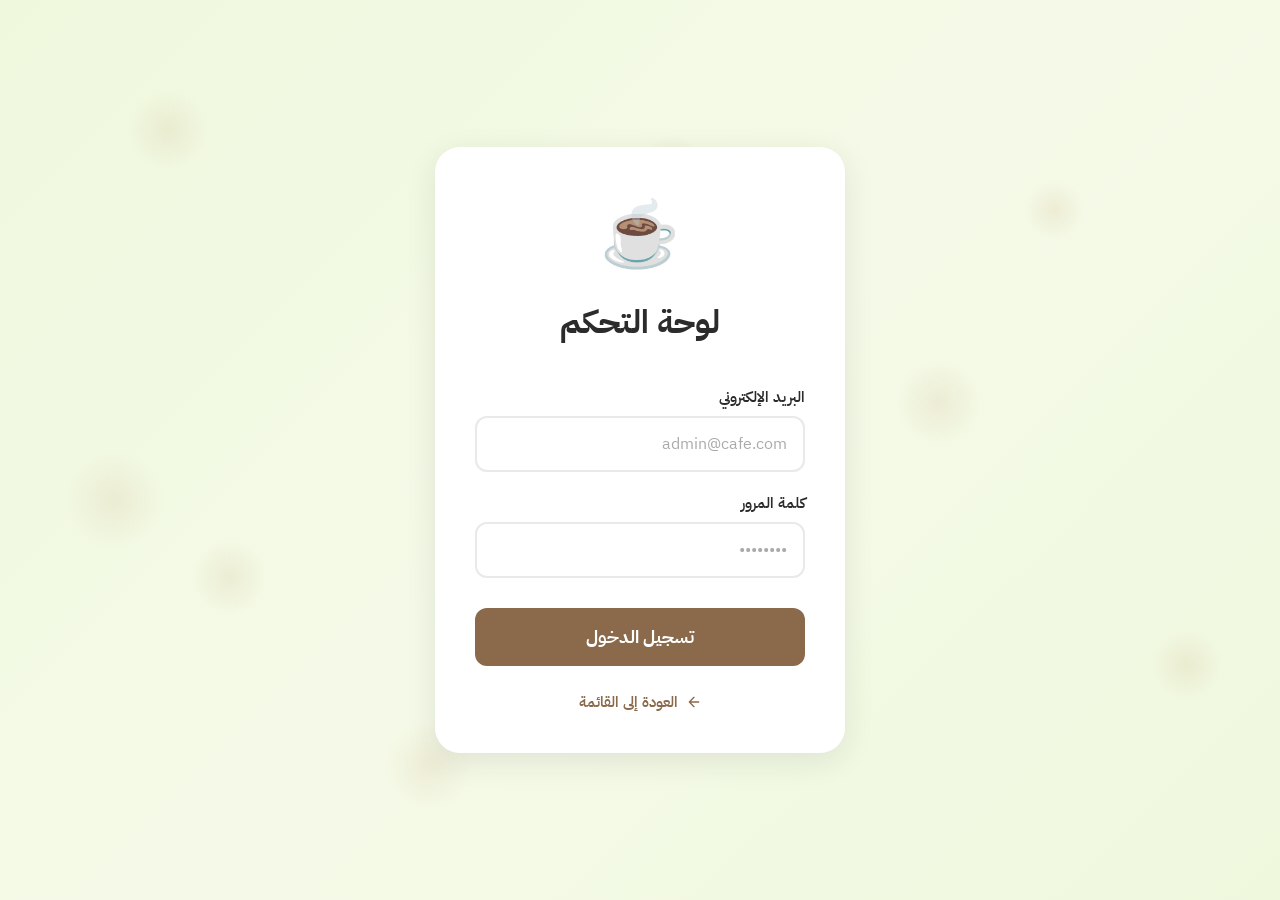
==== admin.html @ 60ab14a8 "Add complete Cafe Menu System with admin panel Features: - Customer-facing menu page with search and" ====
<!DOCTYPE html>
<html lang="ar" dir="rtl">
<head>
    <meta charset="UTF-8">
    <meta name="viewport" content="width=device-width, initial-scale=1.0">
    <title>لوحة التحكم - قائمة المقهى</title>

    <!-- Google Fonts - IBM Plex Sans Arabic -->
    <link rel="preconnect" href="https://fonts.googleapis.com">
    <link rel="preconnect" href="https://fonts.gstatic.com" crossorigin>
    <link href="https://fonts.googleapis.com/css2?family=IBM+Plex+Sans+Arabic:wght@300;400;600;700&display=swap" rel="stylesheet">

    <!-- Styles -->
    <link rel="stylesheet" href="css/admin.css">
</head>
<body>
    <!-- Sidebar -->
    <aside class="sidebar">
        <div class="sidebar-header">
            <span class="logo-icon">☕</span>
            <h2>لوحة التحكم</h2>
        </div>

        <nav class="sidebar-nav">
            <a href="#" class="nav-item active" data-section="dashboard">
                <svg xmlns="http://www.w3.org/2000/svg" width="20" height="20" viewBox="0 0 24 24" fill="none" stroke="currentColor" stroke-width="2" stroke-linecap="round" stroke-linejoin="round">
                    <rect x="3" y="3" width="7" height="7"></rect>
                    <rect x="14" y="3" width="7" height="7"></rect>
                    <rect x="14" y="14" width="7" height="7"></rect>
                    <rect x="3" y="14" width="7" height="7"></rect>
                </svg>
                <span>لوحة المعلومات</span>
            </a>

            <a href="#" class="nav-item" data-section="categories">
                <svg xmlns="http://www.w3.org/2000/svg" width="20" height="20" viewBox="0 0 24 24" fill="none" stroke="currentColor" stroke-width="2" stroke-linecap="round" stroke-linejoin="round">
                    <line x1="8" y1="6" x2="21" y2="6"></line>
                    <line x1="8" y1="12" x2="21" y2="12"></line>
                    <line x1="8" y1="18" x2="21" y2="18"></line>
                    <line x1="3" y1="6" x2="3.01" y2="6"></line>
                    <line x1="3" y1="12" x2="3.01" y2="12"></line>
                    <line x1="3" y1="18" x2="3.01" y2="18"></line>
                </svg>
                <span>إدارة الفئات</span>
            </a>

            <a href="#" class="nav-item" data-section="items">
                <svg xmlns="http://www.w3.org/2000/svg" width="20" height="20" viewBox="0 0 24 24" fill="none" stroke="currentColor" stroke-width="2" stroke-linecap="round" stroke-linejoin="round">
                    <circle cx="9" cy="21" r="1"></circle>
                    <circle cx="20" cy="21" r="1"></circle>
                    <path d="M1 1h4l2.68 13.39a2 2 0 0 0 2 1.61h9.72a2 2 0 0 0 2-1.61L23 6H6"></path>
                </svg>
                <span>إدارة الأصناف</span>
            </a>

            <a href="#" class="nav-item" data-section="settings">
                <svg xmlns="http://www.w3.org/2000/svg" width="20" height="20" viewBox="0 0 24 24" fill="none" stroke="currentColor" stroke-width="2" stroke-linecap="round" stroke-linejoin="round">
                    <circle cx="12" cy="12" r="3"></circle>
                    <path d="M12 1v6m0 6v6m-9-9h6m6 0h6"></path>
                </svg>
                <span>إعدادات المقهى</span>
            </a>

            <a href="#" class="nav-item" id="logout-btn">
                <svg xmlns="http://www.w3.org/2000/svg" width="20" height="20" viewBox="0 0 24 24" fill="none" stroke="currentColor" stroke-width="2" stroke-linecap="round" stroke-linejoin="round">
                    <path d="M9 21H5a2 2 0 0 1-2-2V5a2 2 0 0 1 2-2h4"></path>
                    <polyline points="16 17 21 12 16 7"></polyline>
                    <line x1="21" y1="12" x2="9" y2="12"></line>
                </svg>
                <span>تسجيل الخروج</span>
            </a>
        </nav>
    </aside>

    <!-- Main Content -->
    <main class="main-content">
        <!-- Dashboard Section -->
        <section id="section-dashboard" class="content-section active">
            <h1 class="section-title">لوحة المعلومات</h1>

            <!-- Statistics Cards -->
            <div class="stats-grid">
                <div class="stat-card">
                    <div class="stat-icon" style="background: #8A6A4B;">
                        <svg xmlns="http://www.w3.org/2000/svg" width="24" height="24" viewBox="0 0 24 24" fill="none" stroke="currentColor" stroke-width="2" stroke-linecap="round" stroke-linejoin="round">
                            <circle cx="9" cy="21" r="1"></circle>
                            <circle cx="20" cy="21" r="1"></circle>
                            <path d="M1 1h4l2.68 13.39a2 2 0 0 0 2 1.61h9.72a2 2 0 0 0 2-1.61L23 6H6"></path>
                        </svg>
                    </div>
                    <div class="stat-content">
                        <p class="stat-label">إجمالي الأصناف</p>
                        <h2 class="stat-value" id="stat-total-items">0</h2>
                    </div>
                </div>

                <div class="stat-card">
                    <div class="stat-icon" style="background: #C8A873;">
                        <svg xmlns="http://www.w3.org/2000/svg" width="24" height="24" viewBox="0 0 24 24" fill="none" stroke="currentColor" stroke-width="2" stroke-linecap="round" stroke-linejoin="round">
                            <line x1="8" y1="6" x2="21" y2="6"></line>
                            <line x1="8" y1="12" x2="21" y2="12"></line>
                            <line x1="8" y1="18" x2="21" y2="18"></line>
                            <line x1="3" y1="6" x2="3.01" y2="6"></line>
                            <line x1="3" y1="12" x2="3.01" y2="12"></line>
                            <line x1="3" y1="18" x2="3.01" y2="18"></line>
                        </svg>
                    </div>
                    <div class="stat-content">
                        <p class="stat-label">إجمالي الفئات</p>
                        <h2 class="stat-value" id="stat-total-categories">0</h2>
                    </div>
                </div>

                <div class="stat-card">
                    <div class="stat-icon" style="background: #8A6A4B;">
                        <svg xmlns="http://www.w3.org/2000/svg" width="24" height="24" viewBox="0 0 24 24" fill="none" stroke="currentColor" stroke-width="2" stroke-linecap="round" stroke-linejoin="round">
                            <line x1="12" y1="1" x2="12" y2="23"></line>
                            <path d="M17 5H9.5a3.5 3.5 0 0 0 0 7h5a3.5 3.5 0 0 1 0 7H6"></path>
                        </svg>
                    </div>
                    <div class="stat-content">
                        <p class="stat-label">متوسط السعر</p>
                        <h2 class="stat-value" id="stat-avg-price">0 ر.س</h2>
                    </div>
                </div>

                <div class="stat-card">
                    <div class="stat-icon" style="background: #C8A873;">
                        <svg xmlns="http://www.w3.org/2000/svg" width="24" height="24" viewBox="0 0 24 24" fill="none" stroke="currentColor" stroke-width="2" stroke-linecap="round" stroke-linejoin="round">
                            <path d="M12 2v20M17 5H9.5a3.5 3.5 0 0 0 0 7h5a3.5 3.5 0 0 1 0 7H6"></path>
                        </svg>
                    </div>
                    <div class="stat-content">
                        <p class="stat-label">أعلى سعر</p>
                        <h2 class="stat-value" id="stat-max-price">0 ر.س</h2>
                    </div>
                </div>
            </div>
        </section>

        <!-- Categories Section -->
        <section id="section-categories" class="content-section">
            <div class="section-header">
                <h1 class="section-title">إدارة الفئات</h1>
                <button class="btn-primary" id="add-category-btn">
                    <svg xmlns="http://www.w3.org/2000/svg" width="18" height="18" viewBox="0 0 24 24" fill="none" stroke="currentColor" stroke-width="2" stroke-linecap="round" stroke-linejoin="round">
                        <line x1="12" y1="5" x2="12" y2="19"></line>
                        <line x1="5" y1="12" x2="19" y2="12"></line>
                    </svg>
                    إضافة فئة جديدة
                </button>
            </div>

            <div class="table-container">
                <table class="data-table">
                    <thead>
                        <tr>
                            <th>الرمز</th>
                            <th>اسم الفئة</th>
                            <th>عدد الأصناف</th>
                            <th>ترتيب العرض</th>
                            <th>الإجراءات</th>
                        </tr>
                    </thead>
                    <tbody id="categories-table">
                        <tr>
                            <td colspan="5" class="loading-cell">جاري التحميل...</td>
                        </tr>
                    </tbody>
                </table>
            </div>
        </section>

        <!-- Items Section -->
        <section id="section-items" class="content-section">
            <div class="section-header">
                <h1 class="section-title">إدارة الأصناف</h1>
                <button class="btn-primary" id="add-item-btn">
                    <svg xmlns="http://www.w3.org/2000/svg" width="18" height="18" viewBox="0 0 24 24" fill="none" stroke="currentColor" stroke-width="2" stroke-linecap="round" stroke-linejoin="round">
                        <line x1="12" y1="5" x2="12" y2="19"></line>
                        <line x1="5" y1="12" x2="19" y2="12"></line>
                    </svg>
                    إضافة صنف جديد
                </button>
            </div>

            <!-- Filter by Category -->
            <div class="filter-container">
                <label for="filter-category">تصفية حسب الفئة:</label>
                <select id="filter-category" class="filter-select">
                    <option value="">الكل</option>
                </select>
            </div>

            <div class="table-container">
                <table class="data-table">
                    <thead>
                        <tr>
                            <th>الصورة</th>
                            <th>الاسم</th>
                            <th>الفئة</th>
                            <th>الوصف</th>
                            <th>السعر</th>
                            <th>الإجراءات</th>
                        </tr>
                    </thead>
                    <tbody id="items-table">
                        <tr>
                            <td colspan="6" class="loading-cell">جاري التحميل...</td>
                        </tr>
                    </tbody>
                </table>
            </div>
        </section>

        <!-- Settings Section -->
        <section id="section-settings" class="content-section">
            <h1 class="section-title">إعدادات المقهى</h1>

            <div class="settings-container">
                <form id="settings-form" class="settings-form">
                    <div class="form-group">
                        <label for="cafe-name">اسم المقهى</label>
                        <input type="text" id="cafe-name" name="cafe_name" required>
                    </div>

                    <div class="form-group">
                        <label for="logo-url">رابط الشعار</label>
                        <input type="url" id="logo-url" name="logo_url" placeholder="https://example.com/logo.png">
                        <small>اترك فارغاً لاستخدام الشعار الافتراضي</small>
                    </div>

                    <div class="form-group">
                        <label for="whatsapp">رقم الواتساب</label>
                        <input type="text" id="whatsapp" name="whatsapp" placeholder="+966500000000">
                    </div>

                    <div class="form-group">
                        <label for="instagram">حساب الإنستقرام</label>
                        <input type="text" id="instagram" name="instagram" placeholder="@cafe_example">
                    </div>

                    <button type="submit" class="btn-primary">حفظ التغييرات</button>
                </form>
            </div>
        </section>
    </main>

    <!-- Category Modal -->
    <div id="category-modal" class="modal">
        <div class="modal-content">
            <div class="modal-header">
                <h2 id="category-modal-title">إضافة فئة جديدة</h2>
                <button class="modal-close">&times;</button>
            </div>

            <form id="category-form">
                <input type="hidden" id="category-id" name="id">

                <div class="form-group">
                    <label for="category-name">اسم الفئة *</label>
                    <input type="text" id="category-name" name="name" required>
                </div>

                <div class="form-group">
                    <label for="category-icon">الرمز *</label>
                    <input type="text" id="category-icon" name="icon" placeholder="🍽️" required>
                    <small>أدخل إيموجي واحد</small>
                </div>

                <div class="form-group">
                    <label for="category-order">ترتيب العرض</label>
                    <input type="number" id="category-order" name="display_order" value="0" min="0">
                    <small>0 = تلقائي</small>
                </div>

                <div class="modal-actions">
                    <button type="button" class="btn-secondary modal-cancel">إلغاء</button>
                    <button type="submit" class="btn-primary">حفظ</button>
                </div>
            </form>
        </div>
    </div>

    <!-- Item Modal -->
    <div id="item-modal" class="modal">
        <div class="modal-content">
            <div class="modal-header">
                <h2 id="item-modal-title">إضافة صنف جديد</h2>
                <button class="modal-close">&times;</button>
            </div>

            <form id="item-form">
                <input type="hidden" id="item-id" name="id">

                <div class="form-group">
                    <label for="item-category">الفئة *</label>
                    <select id="item-category" name="category_id" required>
                        <option value="">اختر الفئة</option>
                    </select>
                </div>

                <div class="form-group">
                    <label for="item-name">اسم الصنف *</label>
                    <input type="text" id="item-name" name="name" required>
                </div>

                <div class="form-group">
                    <label for="item-description">الوصف</label>
                    <textarea id="item-description" name="description" rows="3"></textarea>
                </div>

                <div class="form-group">
                    <label for="item-price">السعر (ر.س) *</label>
                    <input type="number" id="item-price" name="price" step="0.01" min="0" required>
                </div>

                <div class="form-group">
                    <label for="item-image">رابط الصورة</label>
                    <input type="url" id="item-image" name="image_url" placeholder="https://example.com/image.jpg">
                    <small>اترك فارغاً لاستخدام الرمز الافتراضي</small>
                </div>

                <div class="modal-actions">
                    <button type="button" class="btn-secondary modal-cancel">إلغاء</button>
                    <button type="submit" class="btn-primary">حفظ</button>
                </div>
            </form>
        </div>
    </div>

    <!-- Delete Confirmation Modal -->
    <div id="delete-modal" class="modal">
        <div class="modal-content modal-small">
            <div class="modal-header">
                <h2 id="delete-modal-title">تأكيد الحذف</h2>
                <button class="modal-close">&times;</button>
            </div>

            <div class="modal-body">
                <p id="delete-modal-message">هل أنت متأكد من حذف هذا العنصر؟</p>
            </div>

            <div class="modal-actions">
                <button type="button" class="btn-secondary modal-cancel">إلغاء</button>
                <button type="button" class="btn-danger" id="confirm-delete-btn">حذف</button>
            </div>
        </div>
    </div>

    <!-- Scripts -->
    <script src="js/admin-categories.js"></script>
    <script src="js/admin-items.js"></script>
    <script src="js/admin-settings.js"></script>
</body>
</html>
---- css/admin.css ----
/* Cafe Menu System - Admin Dashboard Styles */

/* Root Variables - Color Palette */
:root {
    --bg-cream: #EFF8DD;
    --text-primary: #2B2B2B;
    --accent-mocha: #8A6A4B;
    --accent-gold: #C8A873;
    --white: #ffffff;
    --error-red: #d32f2f;
    --success-green: #388e3c;
    --shadow: rgba(43, 43, 43, 0.1);
}

/* Reset & Base Styles */
* {
    margin: 0;
    padding: 0;
    box-sizing: border-box;
}

body {
    font-family: 'IBM Plex Sans Arabic', sans-serif;
    background: linear-gradient(135deg, #EFF8DD 0%, #F5FAE8 50%, #EFF8DD 100%);
    color: var(--text-primary);
    min-height: 100vh;
    direction: rtl;
    overflow-x: hidden;
    display: flex;
}

/* Sidebar */
.sidebar {
    width: 280px;
    background: var(--white);
    height: 100vh;
    position: fixed;
    right: 0;
    top: 0;
    box-shadow: -4px 0 15px var(--shadow);
    display: flex;
    flex-direction: column;
    z-index: 100;
}

.sidebar-header {
    padding: 30px 20px;
    text-align: center;
    border-bottom: 2px solid var(--bg-cream);
}

.logo-icon {
    font-size: 3rem;
    display: block;
    margin-bottom: 10px;
}

.sidebar-header h2 {
    font-size: 1.5rem;
    font-weight: 700;
    color: var(--text-primary);
}

.sidebar-nav {
    flex: 1;
    padding: 20px 0;
    overflow-y: auto;
}

.nav-item {
    display: flex;
    align-items: center;
    gap: 12px;
    padding: 16px 25px;
    color: var(--text-primary);
    text-decoration: none;
    transition: all 0.3s ease;
    font-weight: 600;
    border-right: 3px solid transparent;
}

.nav-item:hover {
    background: var(--bg-cream);
    border-right-color: var(--accent-gold);
}

.nav-item.active {
    background: var(--accent-gold);
    color: var(--white);
    border-right-color: var(--accent-mocha);
}

.nav-item svg {
    flex-shrink: 0;
}

/* Main Content */
.main-content {
    margin-right: 280px;
    padding: 40px;
    width: calc(100% - 280px);
    min-height: 100vh;
}

/* Content Sections */
.content-section {
    display: none;
}

.content-section.active {
    display: block;
    animation: fadeIn 0.3s ease;
}

@keyframes fadeIn {
    from { opacity: 0; transform: translateY(10px); }
    to { opacity: 1; transform: translateY(0); }
}

/* Section Header */
.section-header {
    display: flex;
    justify-content: space-between;
    align-items: center;
    margin-bottom: 30px;
    flex-wrap: wrap;
    gap: 15px;
}

.section-title {
    font-size: 2rem;
    font-weight: 700;
    color: var(--text-primary);
}

/* Buttons */
.btn-primary {
    display: inline-flex;
    align-items: center;
    gap: 8px;
    padding: 12px 24px;
    border: none;
    border-radius: 12px;
    background: var(--accent-mocha);
    color: var(--white);
    font-family: 'IBM Plex Sans Arabic', sans-serif;
    font-size: 1rem;
    font-weight: 600;
    cursor: pointer;
    transition: all 0.3s ease;
}

.btn-primary:hover {
    background: var(--accent-gold);
    transform: translateY(-2px);
    box-shadow: 0 6px 20px rgba(138, 106, 75, 0.3);
}

.btn-secondary {
    display: inline-flex;
    align-items: center;
    gap: 8px;
    padding: 12px 24px;
    border: 2px solid var(--accent-mocha);
    border-radius: 12px;
    background: transparent;
    color: var(--accent-mocha);
    font-family: 'IBM Plex Sans Arabic', sans-serif;
    font-size: 1rem;
    font-weight: 600;
    cursor: pointer;
    transition: all 0.3s ease;
}

.btn-secondary:hover {
    background: var(--accent-mocha);
    color: var(--white);
}

.btn-danger {
    display: inline-flex;
    align-items: center;
    gap: 8px;
    padding: 12px 24px;
    border: none;
    border-radius: 12px;
    background: var(--error-red);
    color: var(--white);
    font-family: 'IBM Plex Sans Arabic', sans-serif;
    font-size: 1rem;
    font-weight: 600;
    cursor: pointer;
    transition: all 0.3s ease;
}

.btn-danger:hover {
    background: #b71c1c;
    transform: translateY(-2px);
    box-shadow: 0 6px 20px rgba(211, 47, 47, 0.3);
}

.btn-icon {
    padding: 8px;
    border: none;
    background: transparent;
    color: var(--accent-mocha);
    cursor: pointer;
    transition: all 0.3s ease;
    border-radius: 8px;
}

.btn-icon:hover {
    background: var(--bg-cream);
    color: var(--accent-gold);
}

.btn-icon.danger:hover {
    color: var(--error-red);
}

/* Statistics Grid */
.stats-grid {
    display: grid;
    grid-template-columns: repeat(auto-fit, minmax(250px, 1fr));
    gap: 25px;
    margin-bottom: 40px;
}

.stat-card {
    background: var(--white);
    border-radius: 16px;
    padding: 25px;
    display: flex;
    align-items: center;
    gap: 20px;
    box-shadow: 0 4px 15px var(--shadow);
    transition: all 0.3s ease;
}

.stat-card:hover {
    transform: translateY(-4px);
    box-shadow: 0 8px 25px rgba(138, 106, 75, 0.2);
}

.stat-icon {
    width: 60px;
    height: 60px;
    border-radius: 12px;
    display: flex;
    align-items: center;
    justify-content: center;
    color: var(--white);
    flex-shrink: 0;
}

.stat-content {
    flex: 1;
}

.stat-label {
    font-size: 0.9rem;
    color: rgba(43, 43, 43, 0.6);
    margin-bottom: 5px;
}

.stat-value {
    font-size: 2rem;
    font-weight: 700;
    color: var(--text-primary);
}

/* Tables */
.table-container {
    background: var(--white);
    border-radius: 16px;
    padding: 25px;
    box-shadow: 0 4px 15px var(--shadow);
    overflow-x: auto;
}

.data-table {
    width: 100%;
    border-collapse: collapse;
}

.data-table thead {
    background: var(--bg-cream);
}

.data-table th {
    padding: 16px;
    text-align: right;
    font-weight: 700;
    color: var(--text-primary);
    border-bottom: 2px solid var(--accent-gold);
}

.data-table td {
    padding: 16px;
    border-bottom: 1px solid rgba(43, 43, 43, 0.1);
}

.data-table tbody tr {
    transition: background 0.2s ease;
}

.data-table tbody tr:hover {
    background: var(--bg-cream);
}

.loading-cell {
    text-align: center;
    padding: 40px !important;
    color: var(--accent-mocha);
}

/* Table Actions */
.table-actions {
    display: flex;
    gap: 8px;
}

/* Item Thumbnail */
.item-thumb {
    width: 50px;
    height: 50px;
    border-radius: 8px;
    object-fit: cover;
    background: var(--bg-cream);
}

.item-thumb-placeholder {
    width: 50px;
    height: 50px;
    border-radius: 8px;
    display: flex;
    align-items: center;
    justify-content: center;
    background: linear-gradient(135deg, var(--bg-cream) 0%, var(--accent-gold) 100%);
    font-size: 1.5rem;
}

/* Filter Container */
.filter-container {
    margin-bottom: 25px;
    display: flex;
    align-items: center;
    gap: 15px;
}

.filter-container label {
    font-weight: 600;
    color: var(--text-primary);
}

.filter-select {
    padding: 10px 16px;
    border: 2px solid rgba(43, 43, 43, 0.1);
    border-radius: 12px;
    background: var(--white);
    font-family: 'IBM Plex Sans Arabic', sans-serif;
    font-size: 1rem;
    color: var(--text-primary);
    cursor: pointer;
    transition: all 0.3s ease;
    min-width: 200px;
}

.filter-select:focus {
    outline: none;
    border-color: var(--accent-gold);
}

/* Settings Form */
.settings-container {
    max-width: 800px;
}

.settings-form {
    background: var(--white);
    border-radius: 16px;
    padding: 30px;
    box-shadow: 0 4px 15px var(--shadow);
}

.form-group {
    margin-bottom: 25px;
}

.form-group label {
    display: block;
    font-weight: 600;
    color: var(--text-primary);
    margin-bottom: 8px;
}

.form-group input,
.form-group textarea,
.form-group select {
    width: 100%;
    padding: 12px 16px;
    border: 2px solid rgba(43, 43, 43, 0.1);
    border-radius: 12px;
    background: var(--white);
    font-family: 'IBM Plex Sans Arabic', sans-serif;
    font-size: 1rem;
    color: var(--text-primary);
    transition: all 0.3s ease;
}

.form-group input:focus,
.form-group textarea:focus,
.form-group select:focus {
    outline: none;
    border-color: var(--accent-gold);
    box-shadow: 0 0 0 3px rgba(200, 168, 115, 0.1);
}

.form-group textarea {
    resize: vertical;
    min-height: 80px;
}

.form-group small {
    display: block;
    margin-top: 6px;
    font-size: 0.85rem;
    color: rgba(43, 43, 43, 0.6);
}

/* Modal */
.modal {
    display: none;
    position: fixed;
    top: 0;
    left: 0;
    width: 100%;
    height: 100%;
    background: rgba(43, 43, 43, 0.7);
    backdrop-filter: blur(4px);
    z-index: 1000;
    align-items: center;
    justify-content: center;
    padding: 20px;
}

.modal.active {
    display: flex;
    animation: fadeIn 0.3s ease;
}

.modal-content {
    background: var(--white);
    border-radius: 20px;
    max-width: 600px;
    width: 100%;
    max-height: 90vh;
    overflow-y: auto;
    box-shadow: 0 8px 40px rgba(43, 43, 43, 0.3);
    animation: slideUp 0.3s ease;
}

.modal-small {
    max-width: 450px;
}

@keyframes slideUp {
    from { opacity: 0; transform: translateY(30px); }
    to { opacity: 1; transform: translateY(0); }
}

.modal-header {
    display: flex;
    justify-content: space-between;
    align-items: center;
    padding: 25px 30px;
    border-bottom: 2px solid var(--bg-cream);
}

.modal-header h2 {
    font-size: 1.5rem;
    font-weight: 700;
    color: var(--text-primary);
}

.modal-close {
    width: 35px;
    height: 35px;
    border: none;
    background: var(--bg-cream);
    color: var(--text-primary);
    font-size: 1.5rem;
    border-radius: 8px;
    cursor: pointer;
    transition: all 0.3s ease;
    display: flex;
    align-items: center;
    justify-content: center;
}

.modal-close:hover {
    background: var(--accent-gold);
    color: var(--white);
}

.modal-body {
    padding: 30px;
}

.modal-body p {
    line-height: 1.6;
    color: var(--text-primary);
}

.modal form {
    padding: 30px;
}

.modal-actions {
    display: flex;
    justify-content: flex-end;
    gap: 12px;
    padding: 0 30px 30px;
}

/* Mobile Responsive */
@media (max-width: 1024px) {
    .sidebar {
        transform: translateX(100%);
        transition: transform 0.3s ease;
    }

    .sidebar.active {
        transform: translateX(0);
    }

    .main-content {
        margin-right: 0;
        width: 100%;
        padding: 20px;
    }

    .section-title {
        font-size: 1.5rem;
    }

    .stats-grid {
        grid-template-columns: 1fr;
    }

    .table-container {
        padding: 15px;
    }

    .data-table th,
    .data-table td {
        padding: 12px 8px;
        font-size: 0.9rem;
    }
}

@media (max-width: 640px) {
    .main-content {
        padding: 15px;
    }

    .section-header {
        flex-direction: column;
        align-items: flex-start;
    }

    .btn-primary,
    .btn-secondary,
    .btn-danger {
        width: 100%;
        justify-content: center;
    }

    .modal-content {
        margin: 10px;
    }

    .modal-header,
    .modal form,
    .modal-body {
        padding: 20px;
    }

    .filter-container {
        flex-direction: column;
        align-items: flex-start;
    }

    .filter-select {
        width: 100%;
    }
}
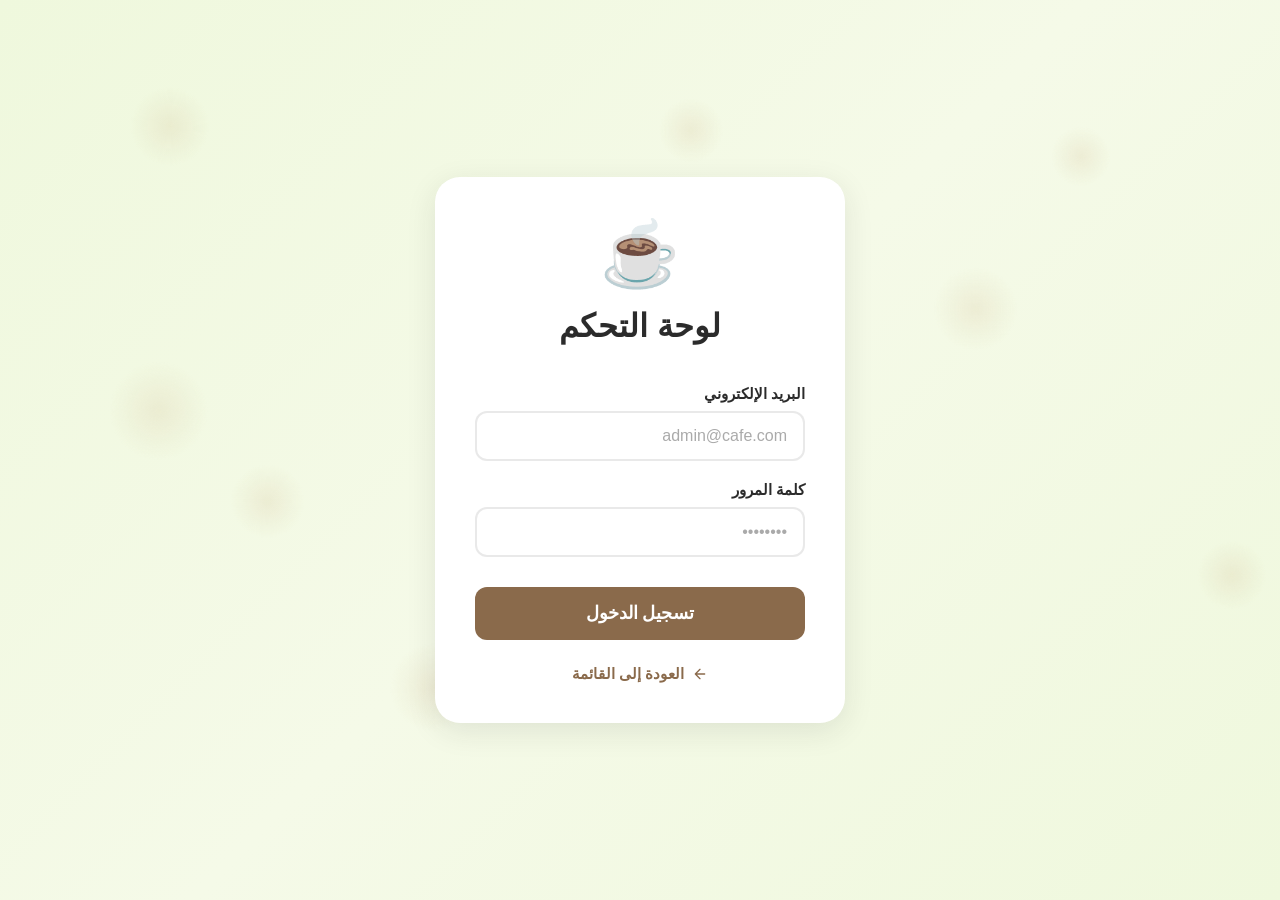
==== commit 2355bbbb: "Implement UI/UX improvements and file upload feature Changes: - Category buttons: Changed to flexbox" ====
--- a/admin.html
+++ b/admin.html
@@ -155,7 +155,6 @@
                 <table class="data-table">
                     <thead>
                         <tr>
-                            <th>الرمز</th>
                             <th>اسم الفئة</th>
                             <th>عدد الأصناف</th>
                             <th>ترتيب العرض</th>
@@ -164,7 +163,7 @@
                     </thead>
                     <tbody id="categories-table">
                         <tr>
-                            <td colspan="5" class="loading-cell">جاري التحميل...</td>
+                            <td colspan="4" class="loading-cell">جاري التحميل...</td>
                         </tr>
                     </tbody>
                 </table>
@@ -230,16 +229,6 @@
                         <small>اترك فارغاً لاستخدام الشعار الافتراضي</small>
                     </div>
 
-                    <div class="form-group">
-                        <label for="whatsapp">رقم الواتساب</label>
-                        <input type="text" id="whatsapp" name="whatsapp" placeholder="+966500000000">
-                    </div>
-
-                    <div class="form-group">
-                        <label for="instagram">حساب الإنستقرام</label>
-                        <input type="text" id="instagram" name="instagram" placeholder="@cafe_example">
-                    </div>
-
                     <button type="submit" class="btn-primary">حفظ التغييرات</button>
                 </form>
             </div>
@@ -263,12 +252,6 @@
                 </div>
 
                 <div class="form-group">
-                    <label for="category-icon">الرمز *</label>
-                    <input type="text" id="category-icon" name="icon" placeholder="🍽️" required>
-                    <small>أدخل إيموجي واحد</small>
-                </div>
-
-                <div class="form-group">
                     <label for="category-order">ترتيب العرض</label>
                     <input type="number" id="category-order" name="display_order" value="0" min="0">
                     <small>0 = تلقائي</small>
@@ -316,9 +299,12 @@
                 </div>
 
                 <div class="form-group">
-                    <label for="item-image">رابط الصورة</label>
-                    <input type="url" id="item-image" name="image_url" placeholder="https://example.com/image.jpg">
+                    <label for="item-image">صورة الصنف</label>
+                    <input type="file" id="item-image" name="image" accept="image/*">
                     <small>اترك فارغاً لاستخدام الرمز الافتراضي</small>
+                    <div id="image-preview" style="margin-top: 10px; display: none;">
+                        <img id="preview-img" src="" alt="معاينة" style="max-width: 200px; max-height: 200px; border-radius: 12px;">
+                    </div>
                 </div>
 
                 <div class="modal-actions">
--- a/css/admin.css
+++ b/css/admin.css
@@ -414,6 +414,20 @@
     outline: none;
     border-color: var(--accent-gold);
     box-shadow: 0 0 0 3px rgba(200, 168, 115, 0.1);
+}
+
+/* Ensure select options use the correct font */
+.form-group select option {
+    font-family: 'IBM Plex Sans Arabic', sans-serif;
+    font-size: 1rem;
+    padding: 8px;
+}
+
+/* Specific styling for filter dropdown */
+.filter-select option {
+    font-family: 'IBM Plex Sans Arabic', sans-serif;
+    font-size: 1rem;
+    padding: 8px;
 }
 
 .form-group textarea {
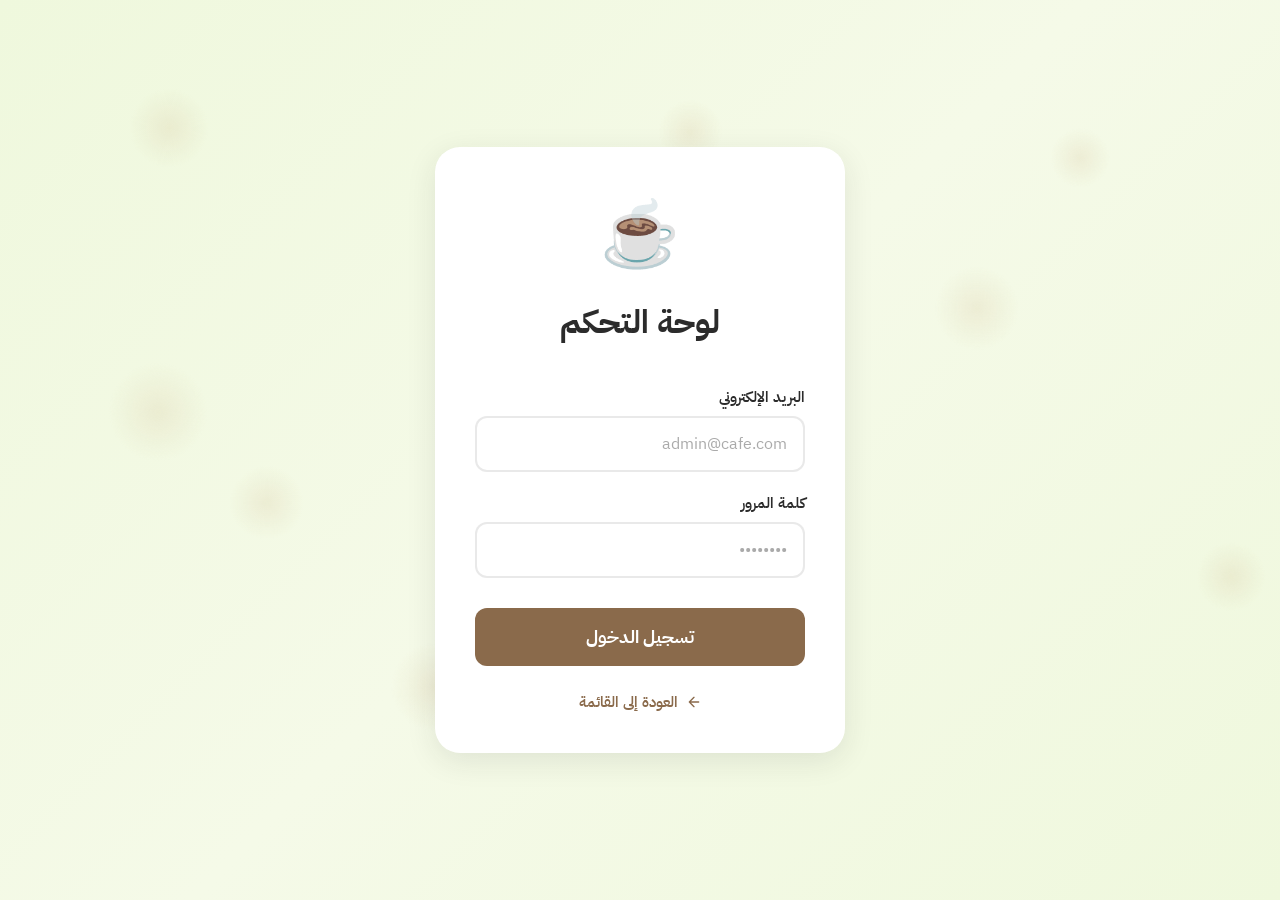
==== commit b29ddfb5: "Add mobile bottom navbar for admin panel Changes: - Added mobile bottom navbar (like mobile app navb" ====
--- a/admin.html
+++ b/admin.html
@@ -334,6 +334,57 @@
         </div>
     </div>
 
+    <!-- Mobile Bottom Navbar -->
+    <nav class="mobile-navbar">
+        <a href="#" class="mobile-nav-item active" data-section="dashboard">
+            <svg xmlns="http://www.w3.org/2000/svg" viewBox="0 0 24 24" fill="none" stroke="currentColor" stroke-width="2" stroke-linecap="round" stroke-linejoin="round">
+                <rect x="3" y="3" width="7" height="7"></rect>
+                <rect x="14" y="3" width="7" height="7"></rect>
+                <rect x="14" y="14" width="7" height="7"></rect>
+                <rect x="3" y="14" width="7" height="7"></rect>
+            </svg>
+            <span>الرئيسية</span>
+        </a>
+
+        <a href="#" class="mobile-nav-item" data-section="categories">
+            <svg xmlns="http://www.w3.org/2000/svg" viewBox="0 0 24 24" fill="none" stroke="currentColor" stroke-width="2" stroke-linecap="round" stroke-linejoin="round">
+                <line x1="8" y1="6" x2="21" y2="6"></line>
+                <line x1="8" y1="12" x2="21" y2="12"></line>
+                <line x1="8" y1="18" x2="21" y2="18"></line>
+                <line x1="3" y1="6" x2="3.01" y2="6"></line>
+                <line x1="3" y1="12" x2="3.01" y2="12"></line>
+                <line x1="3" y1="18" x2="3.01" y2="18"></line>
+            </svg>
+            <span>الفئات</span>
+        </a>
+
+        <a href="#" class="mobile-nav-item" data-section="items">
+            <svg xmlns="http://www.w3.org/2000/svg" viewBox="0 0 24 24" fill="none" stroke="currentColor" stroke-width="2" stroke-linecap="round" stroke-linejoin="round">
+                <circle cx="9" cy="21" r="1"></circle>
+                <circle cx="20" cy="21" r="1"></circle>
+                <path d="M1 1h4l2.68 13.39a2 2 0 0 0 2 1.61h9.72a2 2 0 0 0 2-1.61L23 6H6"></path>
+            </svg>
+            <span>الأصناف</span>
+        </a>
+
+        <a href="#" class="mobile-nav-item" data-section="settings">
+            <svg xmlns="http://www.w3.org/2000/svg" viewBox="0 0 24 24" fill="none" stroke="currentColor" stroke-width="2" stroke-linecap="round" stroke-linejoin="round">
+                <circle cx="12" cy="12" r="3"></circle>
+                <path d="M12 1v6m0 6v6m-9-9h6m6 0h6"></path>
+            </svg>
+            <span>الإعدادات</span>
+        </a>
+
+        <a href="#" class="mobile-nav-item" id="mobile-logout-btn">
+            <svg xmlns="http://www.w3.org/2000/svg" viewBox="0 0 24 24" fill="none" stroke="currentColor" stroke-width="2" stroke-linecap="round" stroke-linejoin="round">
+                <path d="M9 21H5a2 2 0 0 1-2-2V5a2 2 0 0 1 2-2h4"></path>
+                <polyline points="16 17 21 12 16 7"></polyline>
+                <line x1="21" y1="12" x2="9" y2="12"></line>
+            </svg>
+            <span>خروج</span>
+        </a>
+    </nav>
+
     <!-- Scripts -->
     <script src="js/admin-categories.js"></script>
     <script src="js/admin-items.js"></script>
--- a/css/admin.css
+++ b/css/admin.css
@@ -540,18 +540,13 @@
 /* Mobile Responsive */
 @media (max-width: 1024px) {
     .sidebar {
-        transform: translateX(100%);
-        transition: transform 0.3s ease;
-    }
-
-    .sidebar.active {
-        transform: translateX(0);
+        display: none;
     }
 
     .main-content {
         margin-right: 0;
         width: 100%;
-        padding: 20px;
+        padding: 20px 20px 100px 20px; /* Extra bottom padding for mobile navbar */
     }
 
     .section-title {
@@ -575,7 +570,7 @@
 
 @media (max-width: 640px) {
     .main-content {
-        padding: 15px;
+        padding: 15px 15px 100px 15px;
     }
 
     .section-header {
@@ -609,3 +604,58 @@
         width: 100%;
     }
 }
+
+/* Mobile Bottom Navbar */
+.mobile-navbar {
+    display: none;
+    position: fixed;
+    bottom: 0;
+    left: 0;
+    right: 0;
+    background: var(--white);
+    box-shadow: 0 -4px 15px var(--shadow);
+    padding: 8px 0;
+    z-index: 1000;
+}
+
+@media (max-width: 1024px) {
+    .mobile-navbar {
+        display: flex;
+        justify-content: space-around;
+        align-items: center;
+    }
+}
+
+.mobile-nav-item {
+    display: flex;
+    flex-direction: column;
+    align-items: center;
+    justify-content: center;
+    gap: 4px;
+    padding: 8px 12px;
+    color: var(--text-primary);
+    text-decoration: none;
+    transition: all 0.3s ease;
+    border-radius: 12px;
+    min-width: 70px;
+    cursor: pointer;
+}
+
+.mobile-nav-item svg {
+    width: 24px;
+    height: 24px;
+}
+
+.mobile-nav-item span {
+    font-size: 0.75rem;
+    font-weight: 600;
+}
+
+.mobile-nav-item.active {
+    background: var(--accent-gold);
+    color: var(--white);
+}
+
+.mobile-nav-item:active {
+    transform: scale(0.95);
+}
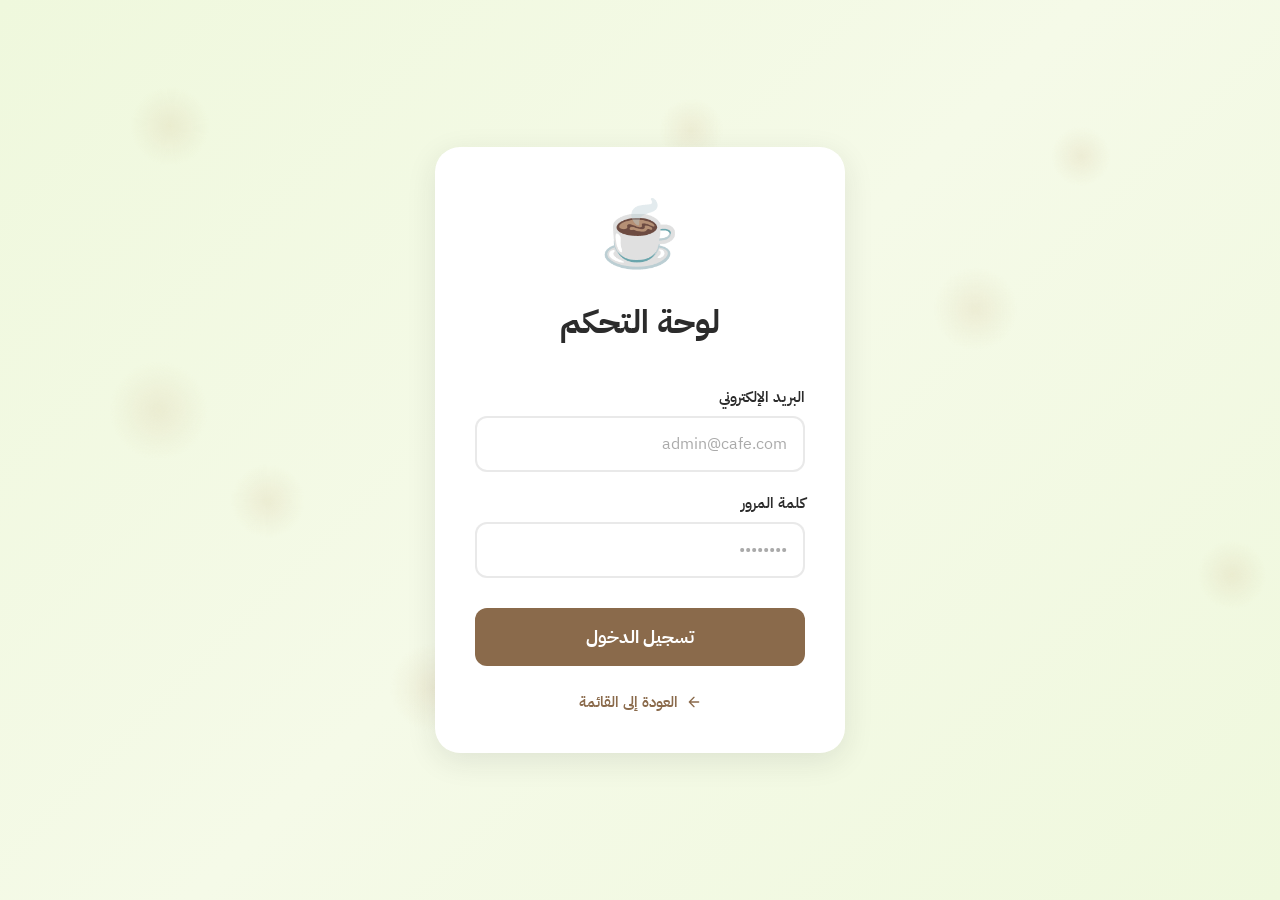
==== commit bb2be7a5: "Add logo file upload and custom category dropdown Changes: - Logo upload: Changed from URL input to " ====
--- a/admin.html
+++ b/admin.html
@@ -224,9 +224,12 @@
                     </div>
 
                     <div class="form-group">
-                        <label for="logo-url">رابط الشعار</label>
-                        <input type="url" id="logo-url" name="logo_url" placeholder="https://example.com/logo.png">
+                        <label for="logo-file">شعار المقهى</label>
+                        <input type="file" id="logo-file" name="logo" accept="image/*">
                         <small>اترك فارغاً لاستخدام الشعار الافتراضي</small>
+                        <div id="logo-preview" style="margin-top: 10px; display: none;">
+                            <img id="logo-preview-img" src="" alt="معاينة الشعار" style="max-width: 120px; max-height: 120px; border-radius: 12px;">
+                        </div>
                     </div>
 
                     <button type="submit" class="btn-primary">حفظ التغييرات</button>
@@ -278,9 +281,18 @@
 
                 <div class="form-group">
                     <label for="item-category">الفئة *</label>
-                    <select id="item-category" name="category_id" required>
+                    <select id="item-category" name="category_id" required style="display: none;">
                         <option value="">اختر الفئة</option>
                     </select>
+                    <div class="custom-select" id="custom-category-select">
+                        <div class="custom-select-trigger">
+                            <span class="custom-select-text">اختر الفئة</span>
+                            <div class="custom-select-arrow"></div>
+                        </div>
+                        <div class="custom-select-options">
+                            <!-- Options will be populated by JavaScript -->
+                        </div>
+                    </div>
                 </div>
 
                 <div class="form-group">
--- a/css/admin.css
+++ b/css/admin.css
@@ -428,6 +428,109 @@
     font-family: 'IBM Plex Sans Arabic', sans-serif;
     font-size: 1rem;
     padding: 8px;
+}
+
+/* Custom Select Dropdown */
+.custom-select {
+    position: relative;
+    width: 100%;
+}
+
+.custom-select-trigger {
+    width: 100%;
+    padding: 12px 40px 12px 16px;
+    border: 2px solid rgba(43, 43, 43, 0.1);
+    border-radius: 12px;
+    background: var(--white);
+    font-family: 'IBM Plex Sans Arabic', sans-serif;
+    font-size: 1rem;
+    color: var(--text-primary);
+    cursor: pointer;
+    transition: all 0.3s ease;
+    text-align: right;
+    display: flex;
+    justify-content: space-between;
+    align-items: center;
+}
+
+.custom-select-trigger:hover {
+    border-color: var(--accent-gold);
+}
+
+.custom-select-trigger.active {
+    border-color: var(--accent-gold);
+    box-shadow: 0 0 0 3px rgba(200, 168, 115, 0.1);
+}
+
+.custom-select-arrow {
+    width: 0;
+    height: 0;
+    border-left: 5px solid transparent;
+    border-right: 5px solid transparent;
+    border-top: 5px solid var(--text-primary);
+    transition: transform 0.3s ease;
+}
+
+.custom-select-trigger.active .custom-select-arrow {
+    transform: rotate(180deg);
+}
+
+.custom-select-options {
+    position: absolute;
+    top: 100%;
+    right: 0;
+    left: 0;
+    margin-top: 4px;
+    background: var(--white);
+    border: 2px solid var(--accent-gold);
+    border-radius: 12px;
+    box-shadow: 0 4px 15px var(--shadow);
+    max-height: 250px;
+    overflow-y: auto;
+    z-index: 100;
+    display: none;
+}
+
+.custom-select-options.active {
+    display: block;
+    animation: slideDown 0.2s ease;
+}
+
+@keyframes slideDown {
+    from {
+        opacity: 0;
+        transform: translateY(-10px);
+    }
+    to {
+        opacity: 1;
+        transform: translateY(0);
+    }
+}
+
+.custom-select-option {
+    padding: 12px 16px;
+    font-family: 'IBM Plex Sans Arabic', sans-serif;
+    font-size: 1rem;
+    color: var(--text-primary);
+    cursor: pointer;
+    transition: all 0.2s ease;
+}
+
+.custom-select-option:hover {
+    background: var(--bg-cream);
+}
+
+.custom-select-option.selected {
+    background: var(--accent-gold);
+    color: var(--white);
+}
+
+.custom-select-option:first-child {
+    border-radius: 10px 10px 0 0;
+}
+
+.custom-select-option:last-child {
+    border-radius: 0 0 10px 10px;
 }
 
 .form-group textarea {
